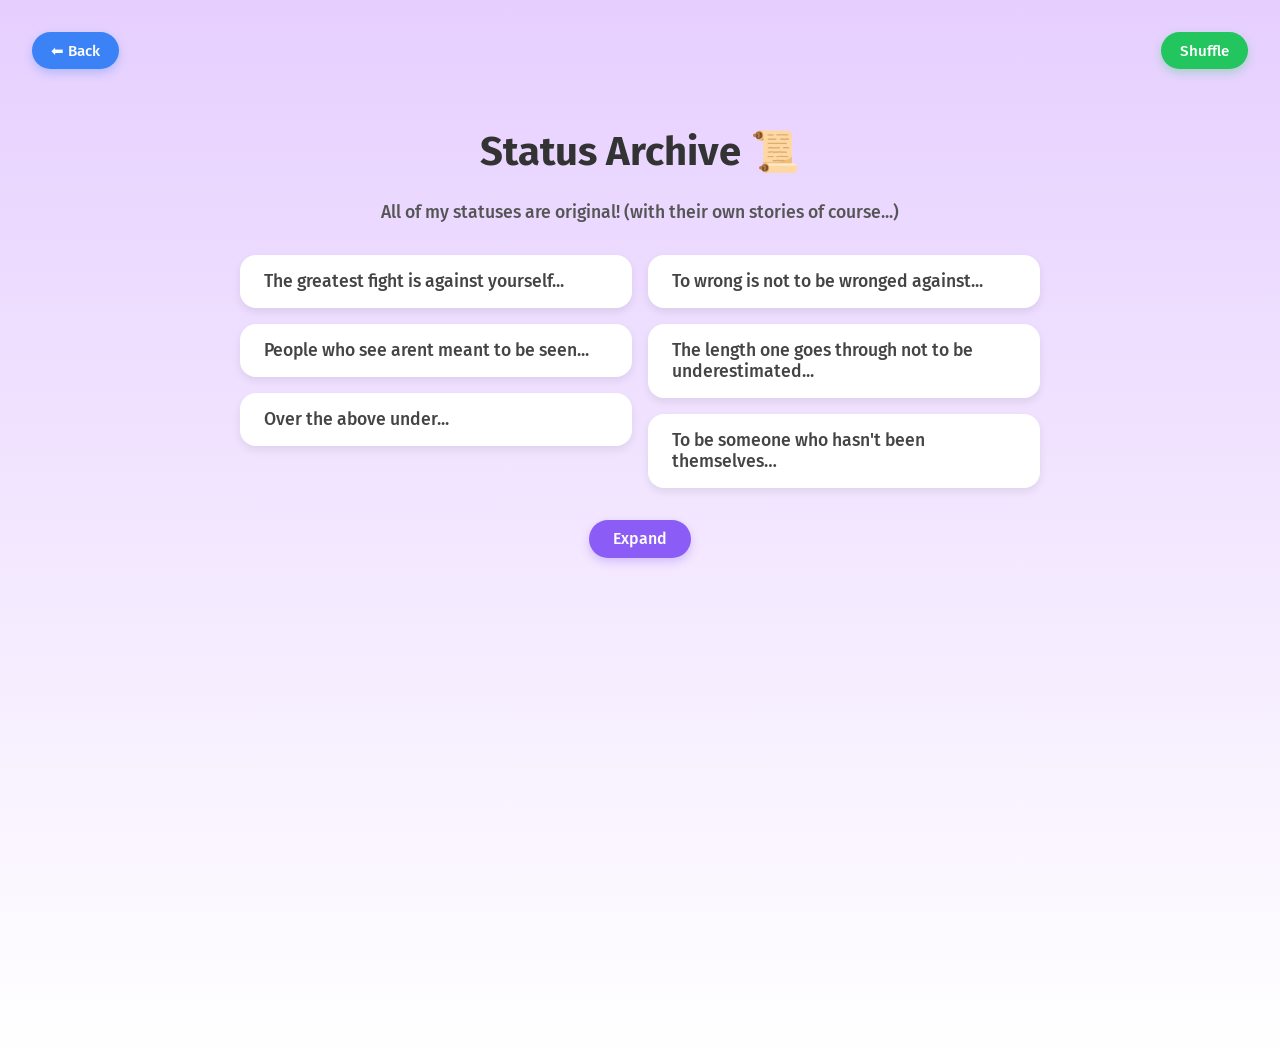
==== archive.html @ ceee0724 "BIG UPDATE" ====
<!DOCTYPE html>
<html lang="en">
    <head>
        <meta charset="UTF-8"/>
        <meta name="viewport" content="width=device-width, initial-scale=1.0"/>
        <link rel="icon" type="image/png" href="webicon.png"/>
        <link rel="stylesheet" type="text/css" href="styles.css"/>
        <title>zin's article archive</title>
        <style>
          
        </style>
    </head>
    <body>
        <h1>Status Archive 📜</h1>
        <p class="intro">
            All of my statuses are original! (with their own stories of course...)
        </p>

        <!-- Back button -->
        <button class="back-button" onclick="location.href='index.html'">⬅ Back</button>

        <!-- two columns: JS will put cards into the shorter column to simulate masonry -->
        <div class="grid" id="statusGrid">
            <div class="col" id="colLeft"></div>
            <div class="col" id="colRight"></div>
        </div>

        <button class="button" id="toggleButton">Expand</button>
        <button class="shuffle-button" id="shuffleButton">Shuffle</button>

        <script>
            const statuses = [
                "Mending a mirror of your own beliefs...",
                "Fulfilling the backwards lie...",
                "Providing a common enemy...",
                "Back in time...",
                "Restarting something that never stopped...",
                "When you don't want the horse to be dead...",
                "To create fiction you wish to be a reflection...",
                "The hardest thing you work for is regret…",
                "Peace is made, not found...",
                "The loudest thing you hear is your echo...",
                "When you don't want the horse to be dead…",
                "Pushing against yourself pushes others away...",
                "The greatest fight is against yourself...",
                "The existence of nothing is the hardest to accept...",
                "The smallest things that make you stop...",
                "The biggest change is the lack of something...",
                "The outlier is the one that wants others to follow...",
                "The length one goes through not to be underestimated...",
                "Changing is simply a matter of nuances...",
                "What defines a life worth living...",
                "Actions can have delayed responses...",
                "To wrong is not to be wronged against...",
                "All methods in which is impractical...",
                "Over the above under...",
                "The symbolism of symbols...",
                "Phophecy is not the epitome nor an epiphany...",
                "The perspectives of ethicality...",
                "People who see arent meant to be seen...",
                "To be someone who hasn't been themselves…",
              ];

              const colLeft = document.getElementById("colLeft");
              const colRight = document.getElementById("colRight");
              const toggleButton = document.getElementById("toggleButton");
              const shuffleButton = document.getElementById("shuffleButton");

              let showAll = false;
              let currentOrder = shuffle(statuses);

              function shuffle(arr) {
                return arr
                  .map(v => [Math.random(), v])
                  .sort((a, b) => a[0] - b[0])
                  .map(x => x[1]);
              }

              function render() {
                colLeft.innerHTML = colRight.innerHTML = "";

                const visible = showAll ? currentOrder : currentOrder.slice(0, 6);

                visible.forEach((text, i) => {
                  const card = document.createElement("div");
                  card.className = "card";
                  card.textContent = text;

                  // pick shorter column (fallback to left on stacked layout)
                  const grid = document.querySelector(".grid");
                  const target =
                    getComputedStyle(grid).flexDirection === "column" ||
                    colLeft.scrollHeight <= colRight.scrollHeight
                      ? colLeft
                      : colRight;

                  target.appendChild(card);

                  setTimeout(() => card.classList.add("show"), 20 + i * 45);
                });

                toggleButton.textContent = showAll ? "Hide" : "Expand";
              }

              toggleButton.onclick = () => {
                showAll = !showAll;
                render();
              };

              shuffleButton.onclick = () => {
                currentOrder = shuffle(statuses);
                render();
              };

              // initial render
              render();

              // debounce resize
              let resizeTimer;
              window.onresize = () => {
                clearTimeout(resizeTimer);
                resizeTimer = setTimeout(render, 120);
              };
        </script>
    </body>
</html>
---- styles.css ----
@import url("https://fonts.googleapis.com/css2?family=Fira+Sans:wght@300;400;500;600;700&display=swap");

/* page */
body {
    margin: 0;
    font-family: "Fira Sans", sans-serif;
    font-weight: 500;
    background: linear-gradient(to bottom, #e6cfff, #ffffff);
    display: flex;
    flex-direction: column;
    align-items: center;
    justify-content: flex-start;
    min-height: 100vh;
    padding: 8rem 2rem 2rem; /* more space at the top */
}

h1 {
    font-size: 2.5rem;
    font-weight: bold;
    color: #333;
    margin: 0 0 0.5rem 0;
}

p.intro {
    max-width: 600px;
    text-align: center;
    font-size: 1.1rem;
    color: #555;
    margin-bottom: 2rem;
}

/* masonry using two flex columns (JS distributes cards by height) */
.grid {
    display: flex;
    gap: 1rem;
    max-width: 800px;
    width: 95%;
    align-items: flex-start;
}

.col {
    flex: 1;
    display: flex;
    flex-direction: column;
    gap: 1rem;
    /* Prevent children from stretching weirdly */
    align-items: stretch;
}

@media (max-width: 768px) {
    .grid {
        flex-direction: column; /* single column on small screens */
    }
}

.card {
    background: #ffffff; /* white background */
    padding: 1rem 1.5rem;
    border-radius: 1rem;
    box-shadow: 0 4px 8px rgba(0, 0, 0, 0.08);
    font-size: 1.1rem;
    color: #444;
    transition: transform 0.2s, box-shadow 0.2s, opacity 0.25s;
    box-sizing: border-box;
    opacity: 0;
    transform: translateY(10px);
}

.card.show {
    opacity: 1;
    transform: translateY(0);
}

.card:hover {
    transform: translateY(-4px);
    box-shadow: 0 6px 14px rgba(0, 0, 0, 0.12);
}

.button {
    margin-top: 2rem;
    padding: 0.6rem 1.5rem;
    font-size: 1rem;
    background: #8b5cf6;
    color: white;
    border: none;
    border-radius: 1.5rem;
    cursor: pointer;
    box-shadow: 0 4px 10px rgba(139, 92, 246, 0.3);
    transition: background 0.2s;
    font-family: "Fira Sans", sans-serif;
    font-weight: 500;
}

.button:hover {
    background: #7c3aed;
}

.back-button {
    position: fixed;
    top: 2rem;
    left: 2rem;
    padding: 0.6rem 1.2rem;
    font-size: 0.95rem;
    background: #3b82f6;
    color: white;
    border: none;
    border-radius: 1.5rem;
    cursor: pointer;
    box-shadow: 0 4px 10px rgba(59, 130, 246, 0.3);
    transition: background 0.2s;
    font-family: "Fira Sans", sans-serif;
    font-weight: 500;
    z-index: 1000;
}

.back-button:hover {
    background: #2563eb;
}

@media (max-width: 500px) {
    .back-button {
        position: static;
        margin-top: 1rem;
    }
}

.shuffle-button {
    position: fixed;
    top: 2rem;
    right: 2rem;
    padding: 0.6rem 1.2rem;
    font-size: 0.95rem;
    background: #22c55e;
    color: white;
    border: none;
    border-radius: 1.5rem;
    cursor: pointer;
    box-shadow: 0 4px 10px rgba(34, 197, 94, 0.3);
    transition: background 0.2s;
    font-family: "Fira Sans", sans-serif;
    font-weight: 500;
    z-index: 1000;
}

.shuffle-button:hover {
    background: #16a34a;
}

@media (max-width: 500px) {
    .shuffle-button {
        position: static;
        margin-top: 1rem;
    }
}
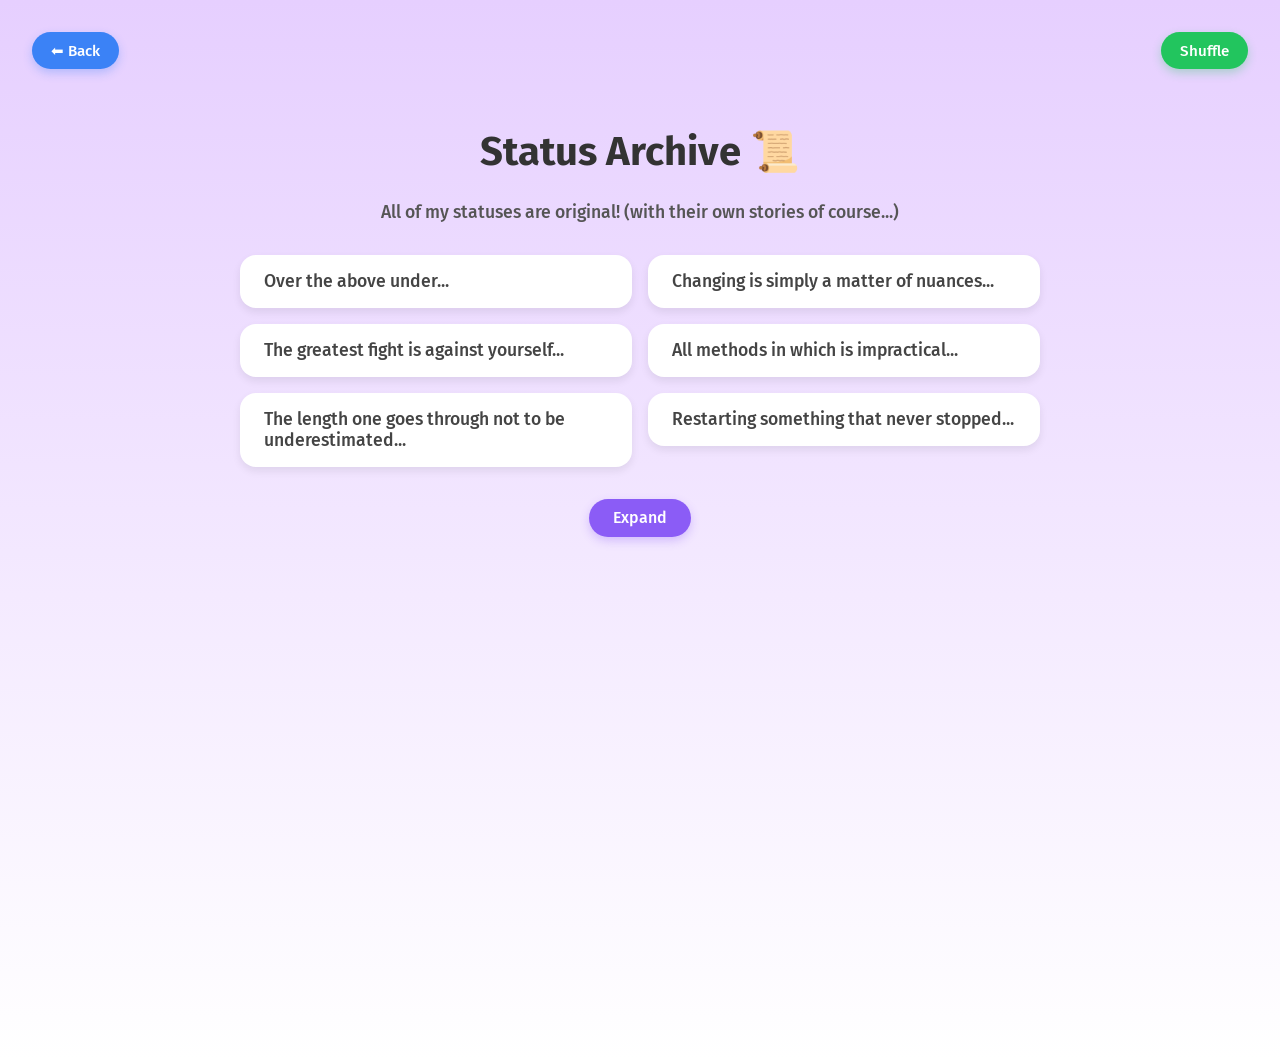
==== commit 085bc1a9: "fsdadfsadf" ====
--- a/archive.html
+++ b/archive.html
@@ -4,7 +4,7 @@
         <meta charset="UTF-8"/>
         <meta name="viewport" content="width=device-width, initial-scale=1.0"/>
         <link rel="icon" type="image/png" href="webicon.png"/>
-        <link rel="stylesheet" type="text/css" href="styles.css"/>
+        <link rel="stylesheet" type="text/css" href="archive.css"/>
         <title>zin's article archive</title>
         <style>
           
--- a/archive.css
+++ b/archive.css
@@ -0,0 +1,154 @@
+@import url("https://fonts.googleapis.com/css2?family=Fira+Sans:wght@300;400;500;600;700&display=swap");
+
+/* page */
+body {
+    margin: 0;
+    font-family: "Fira Sans", sans-serif;
+    font-weight: 500;
+    background: linear-gradient(to bottom, #e6cfff, #ffffff);
+    display: flex;
+    flex-direction: column;
+    align-items: center;
+    justify-content: flex-start;
+    min-height: 100vh;
+    padding: 8rem 2rem 2rem; /* more space at the top */
+}
+
+h1 {
+    font-size: 2.5rem;
+    font-weight: bold;
+    color: #333;
+    margin: 0 0 0.5rem 0;
+}
+
+p.intro {
+    max-width: 600px;
+    text-align: center;
+    font-size: 1.1rem;
+    color: #555;
+    margin-bottom: 2rem;
+}
+
+/* masonry using two flex columns (JS distributes cards by height) */
+.grid {
+    display: flex;
+    gap: 1rem;
+    max-width: 800px;
+    width: 95%;
+    align-items: flex-start;
+}
+
+.col {
+    flex: 1;
+    display: flex;
+    flex-direction: column;
+    gap: 1rem;
+    /* Prevent children from stretching weirdly */
+    align-items: stretch;
+}
+
+@media (max-width: 768px) {
+    .grid {
+        flex-direction: column; /* single column on small screens */
+    }
+}
+
+.card {
+    background: #ffffff; /* white background */
+    padding: 1rem 1.5rem;
+    border-radius: 1rem;
+    box-shadow: 0 4px 8px rgba(0, 0, 0, 0.08);
+    font-size: 1.1rem;
+    color: #444;
+    transition: transform 0.2s, box-shadow 0.2s, opacity 0.25s;
+    box-sizing: border-box;
+    opacity: 0;
+    transform: translateY(10px);
+}
+
+.card.show {
+    opacity: 1;
+    transform: translateY(0);
+}
+
+.card:hover {
+    transform: translateY(-4px);
+    box-shadow: 0 6px 14px rgba(0, 0, 0, 0.12);
+}
+
+.button {
+    margin-top: 2rem;
+    padding: 0.6rem 1.5rem;
+    font-size: 1rem;
+    background: #8b5cf6;
+    color: white;
+    border: none;
+    border-radius: 1.5rem;
+    cursor: pointer;
+    box-shadow: 0 4px 10px rgba(139, 92, 246, 0.3);
+    transition: background 0.2s;
+    font-family: "Fira Sans", sans-serif;
+    font-weight: 500;
+}
+
+.button:hover {
+    background: #7c3aed;
+}
+
+.back-button {
+    position: fixed;
+    top: 2rem;
+    left: 2rem;
+    padding: 0.6rem 1.2rem;
+    font-size: 0.95rem;
+    background: #3b82f6;
+    color: white;
+    border: none;
+    border-radius: 1.5rem;
+    cursor: pointer;
+    box-shadow: 0 4px 10px rgba(59, 130, 246, 0.3);
+    transition: background 0.2s;
+    font-family: "Fira Sans", sans-serif;
+    font-weight: 500;
+    z-index: 1000;
+}
+
+.back-button:hover {
+    background: #2563eb;
+}
+
+@media (max-width: 500px) {
+    .back-button {
+        position: static;
+        margin-top: 1rem;
+    }
+}
+
+.shuffle-button {
+    position: fixed;
+    top: 2rem;
+    right: 2rem;
+    padding: 0.6rem 1.2rem;
+    font-size: 0.95rem;
+    background: #22c55e;
+    color: white;
+    border: none;
+    border-radius: 1.5rem;
+    cursor: pointer;
+    box-shadow: 0 4px 10px rgba(34, 197, 94, 0.3);
+    transition: background 0.2s;
+    font-family: "Fira Sans", sans-serif;
+    font-weight: 500;
+    z-index: 1000;
+}
+
+.shuffle-button:hover {
+    background: #16a34a;
+}
+
+@media (max-width: 500px) {
+    .shuffle-button {
+        position: static;
+        margin-top: 1rem;
+    }
+}
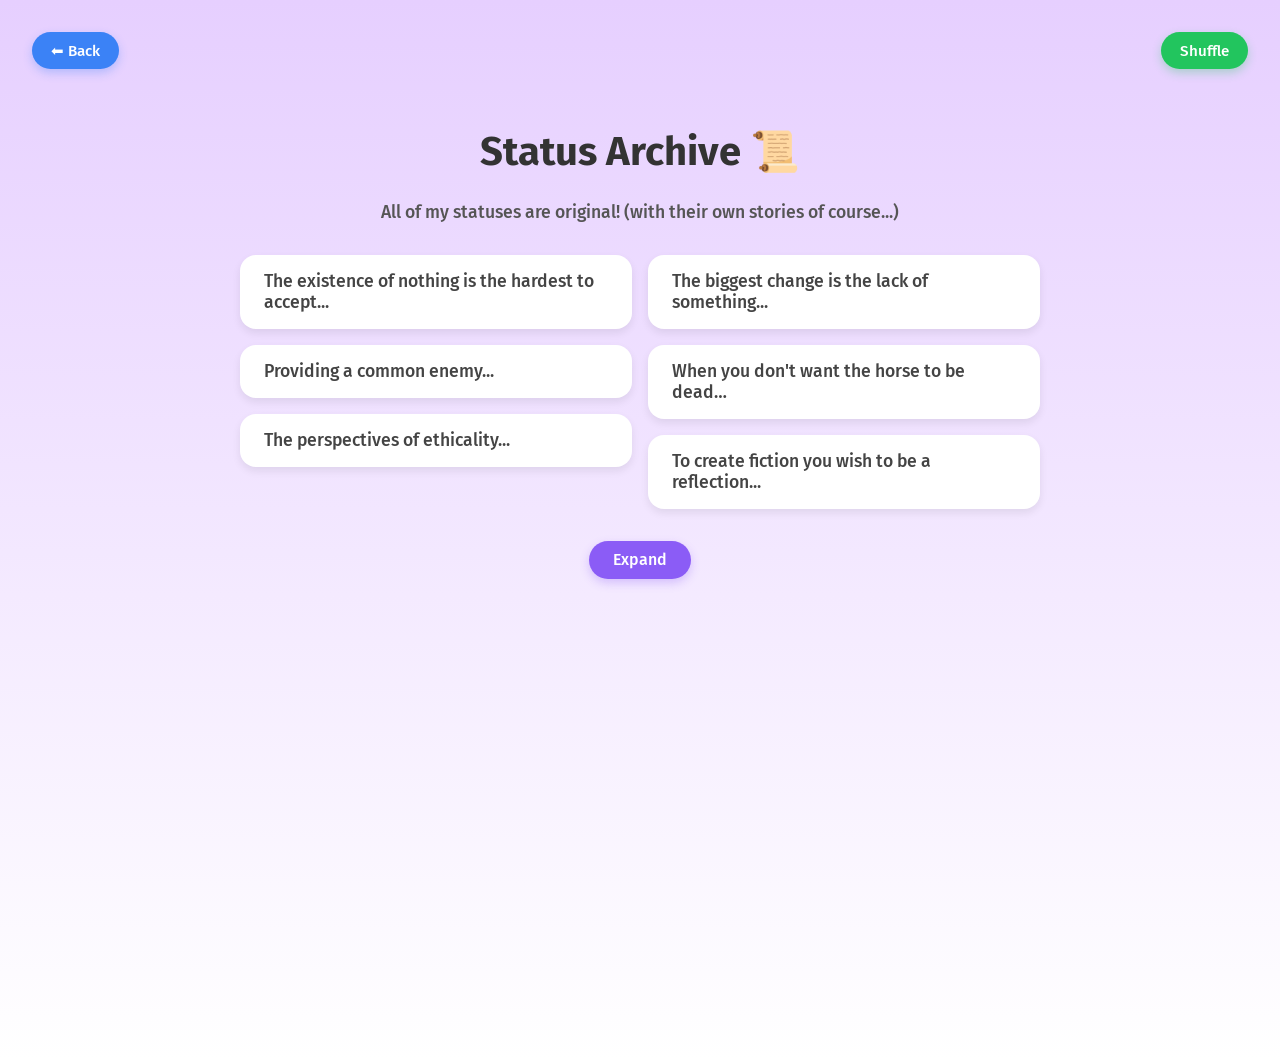
==== commit bd619980: "image organised" ====
--- a/archive.html
+++ b/archive.html
@@ -3,7 +3,7 @@
     <head>
         <meta charset="UTF-8"/>
         <meta name="viewport" content="width=device-width, initial-scale=1.0"/>
-        <link rel="icon" type="image/png" href="webicon.png"/>
+        <link rel="icon" type="image/png" href="images/webicon.png"/>
         <link rel="stylesheet" type="text/css" href="archive.css"/>
         <title>zin's article archive</title>
         <style>
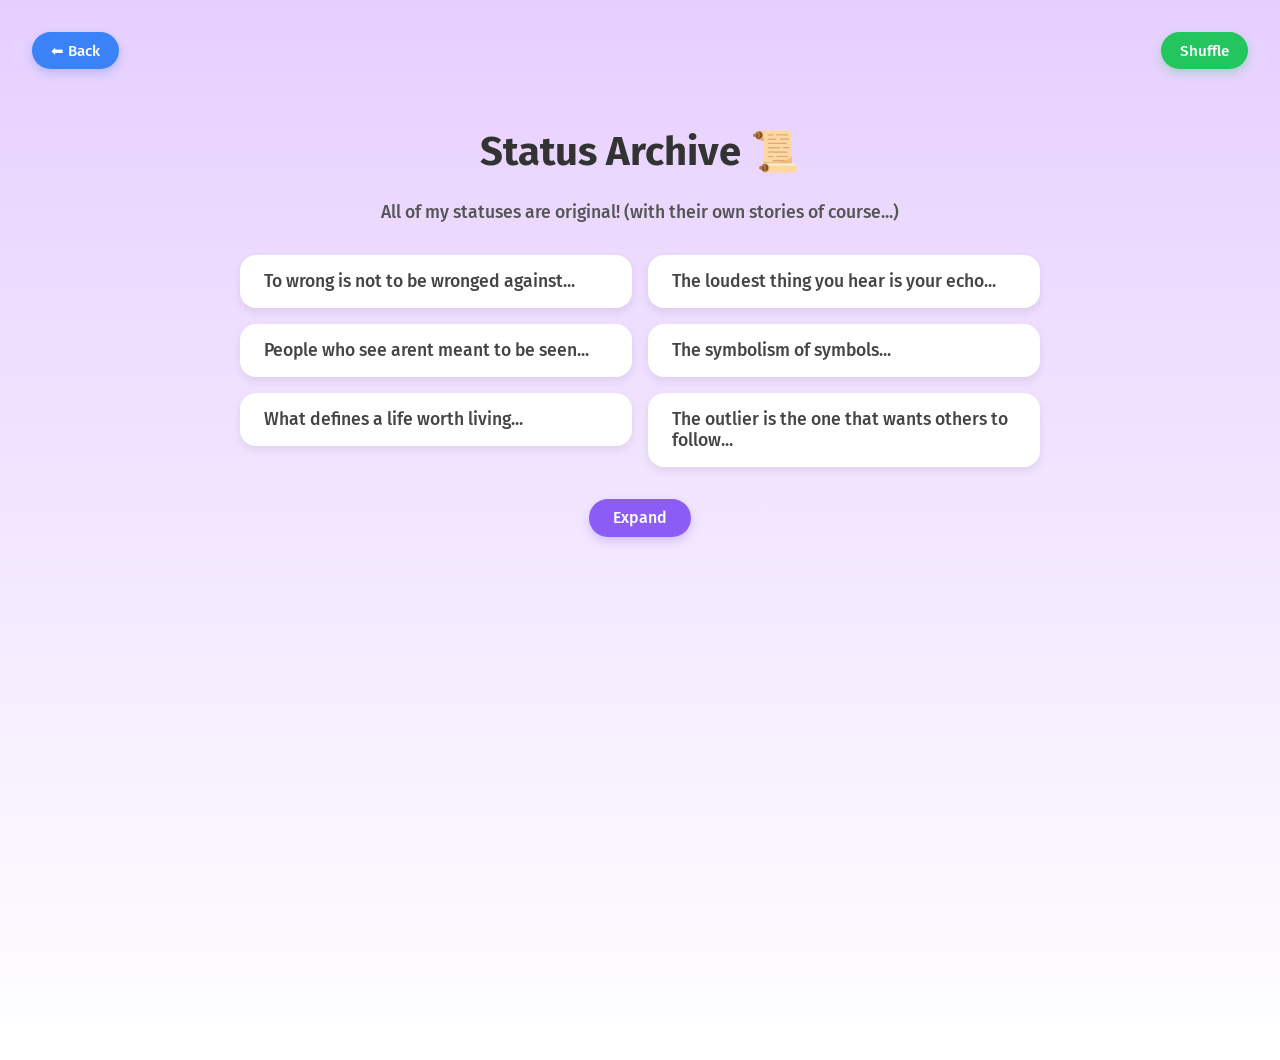
==== commit ffdf253a: "Update archive.html" ====
--- a/archive.html
+++ b/archive.html
@@ -30,6 +30,7 @@
 
         <script>
             const statuses = [
+                "To be a checkpoint...",
                 "Mending a mirror of your own beliefs...",
                 "Fulfilling the backwards lie...",
                 "Providing a common enemy...",
